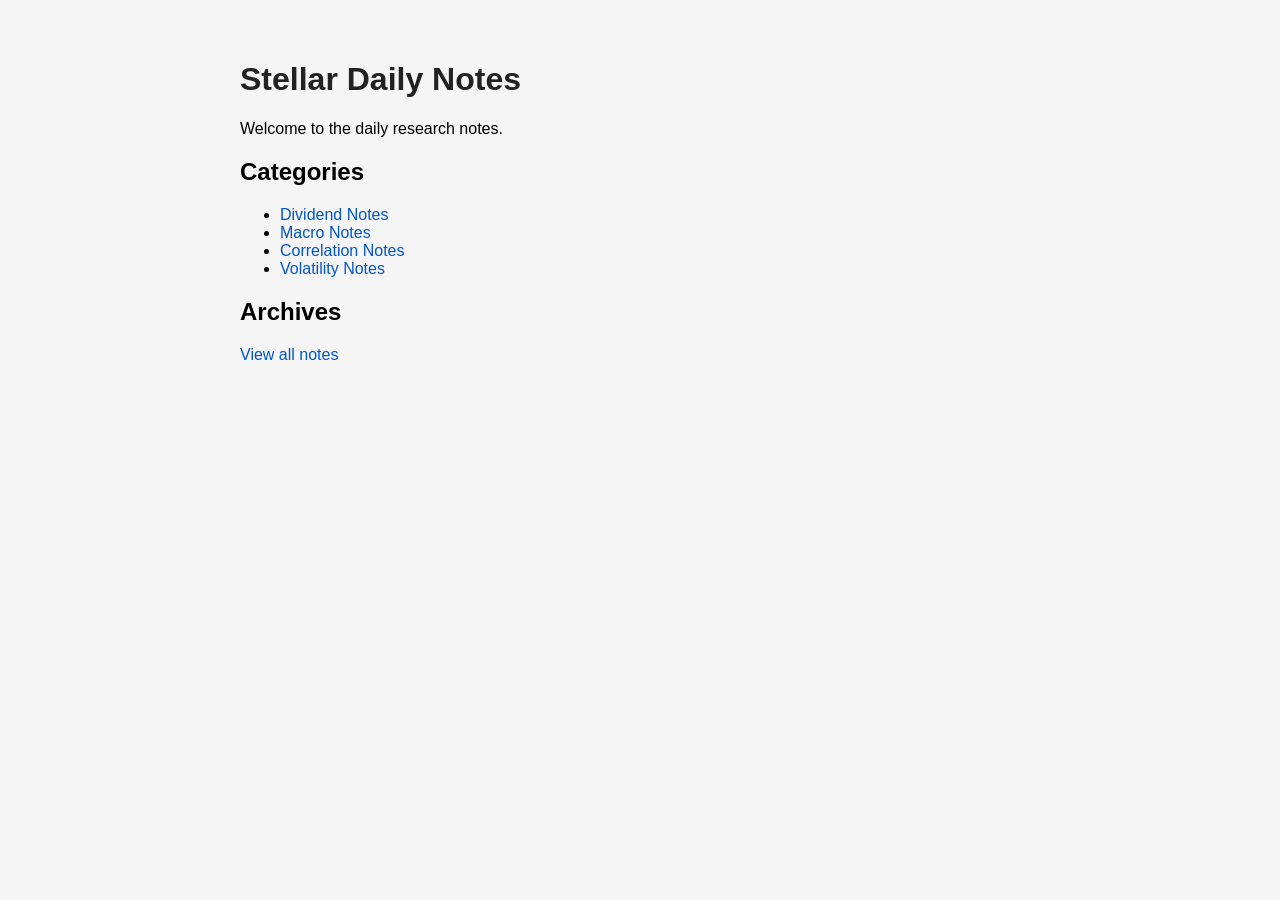
==== index.html @ e4e42a15 "First version of daily notes website" ====
<!DOCTYPE html>
<html>
<head>
<title>Stellar Daily Notes</title>
<link rel="stylesheet" href="assets/style.css">
</head>

<body>

<h1>Stellar Daily Notes</h1>

<p>Welcome to the daily research notes.</p>

<h2>Categories</h2>

<ul>
<li><a href="dividends/">Dividend Notes</a></li>
<li><a href="macro/">Macro Notes</a></li>
<li><a href="correlation/">Correlation Notes</a></li>
<li><a href="volatility/">Volatility Notes</a></li>
</ul>

<h2>Archives</h2>

<a href="archive.html">View all notes</a>

</body>
</html>
---- assets/style.css ----
body {
font-family: Arial, sans-serif;
max-width: 800px;
margin: auto;
padding: 40px;
background-color: #f5f5f5;
}

h1 {
color: #222;
}

a {
text-decoration: none;
color: #0055cc;
}

a:hover {
text-decoration: underline;
}
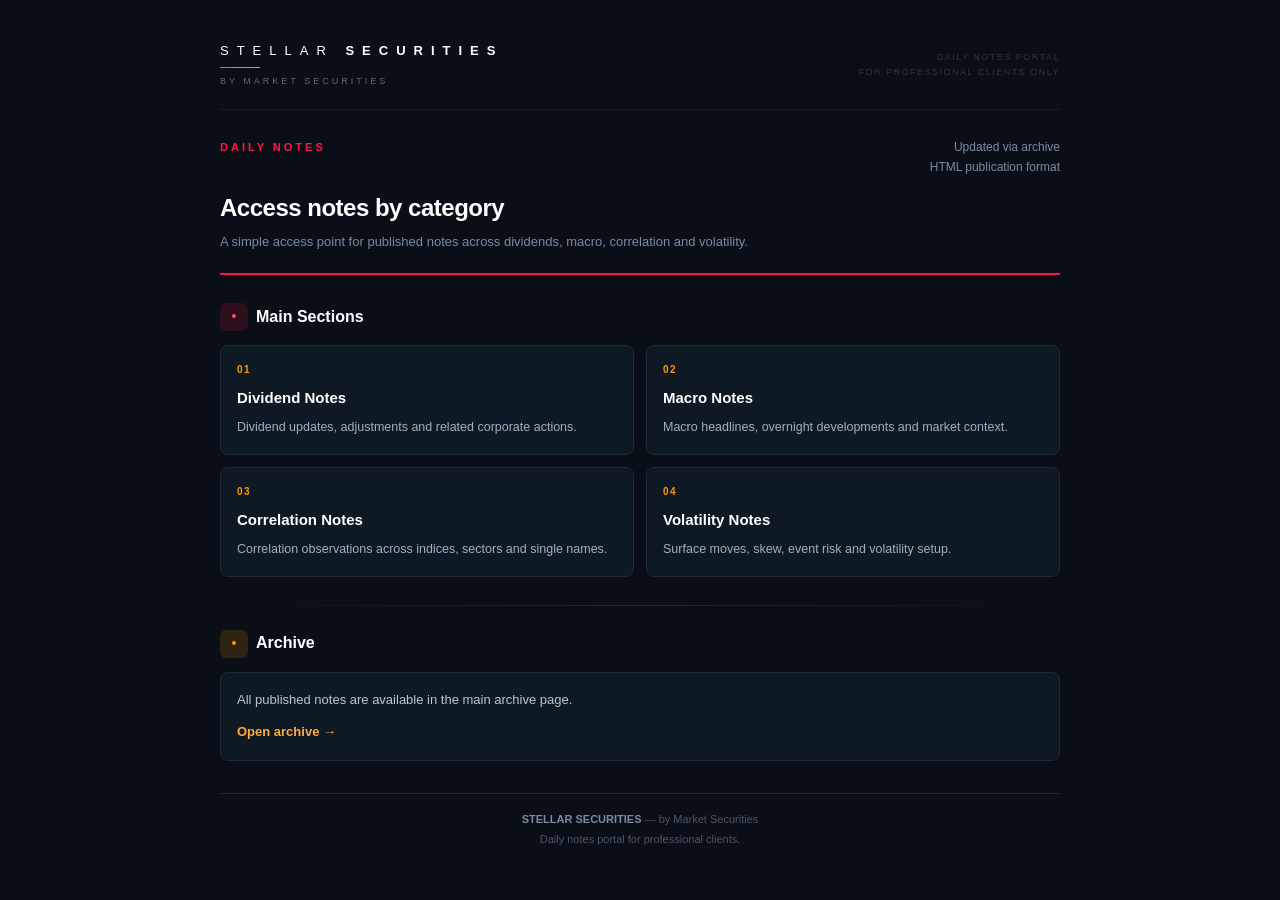
==== commit 14cc21b9: "Make homepage closer to note style" ====
--- a/index.html
+++ b/index.html
@@ -1,28 +1,88 @@
 <!DOCTYPE html>
-<html>
+<html lang="en">
 <head>
-<title>Stellar Daily Notes</title>
-<link rel="stylesheet" href="assets/style.css">
+  <meta charset="UTF-8" />
+  <meta name="viewport" content="width=device-width, initial-scale=1.0" />
+  <title>Stellar Securities — Daily Notes</title>
+  <link rel="stylesheet" href="assets/style.css" />
 </head>
+<body>
+  <div class="container">
 
-<body>
+    <div class="logo-bar">
+      <div class="logo">
+        <div class="logo-main">STELLAR <span>SECURITIES</span></div>
+        <div class="logo-divider"></div>
+        <div class="logo-sub">by Market Securities</div>
+      </div>
+      <div class="logo-confidential">Daily Notes Portal<br>For Professional Clients Only</div>
+    </div>
 
-<h1>Stellar Daily Notes</h1>
+    <div class="header">
+      <div class="header-top">
+        <div class="brand">Daily Notes</div>
+        <div class="date">Updated via archive<br>HTML publication format</div>
+      </div>
+      <h1>Access notes by category</h1>
+      <div class="subtitle">
+        A simple access point for published notes across dividends, macro, correlation and volatility.
+      </div>
+    </div>
 
-<p>Welcome to the daily research notes.</p>
+    <div class="section">
+      <div class="section-header">
+        <div class="section-icon red">•</div>
+        <h2>Main Sections</h2>
+      </div>
 
-<h2>Categories</h2>
+      <div class="portal-grid">
+        <a class="portal-box" href="dividends/">
+          <div class="portal-label">01</div>
+          <div class="portal-title">Dividend Notes</div>
+          <div class="portal-text">Dividend updates, adjustments and related corporate actions.</div>
+        </a>
 
-<ul>
-<li><a href="dividends/">Dividend Notes</a></li>
-<li><a href="macro/">Macro Notes</a></li>
-<li><a href="correlation/">Correlation Notes</a></li>
-<li><a href="volatility/">Volatility Notes</a></li>
-</ul>
+        <a class="portal-box" href="macro/">
+          <div class="portal-label">02</div>
+          <div class="portal-title">Macro Notes</div>
+          <div class="portal-text">Macro headlines, overnight developments and market context.</div>
+        </a>
 
-<h2>Archives</h2>
+        <a class="portal-box" href="correlation/">
+          <div class="portal-label">03</div>
+          <div class="portal-title">Correlation Notes</div>
+          <div class="portal-text">Correlation observations across indices, sectors and single names.</div>
+        </a>
 
-<a href="archive.html">View all notes</a>
+        <a class="portal-box" href="volatility/">
+          <div class="portal-label">04</div>
+          <div class="portal-title">Volatility Notes</div>
+          <div class="portal-text">Surface moves, skew, event risk and volatility setup.</div>
+        </a>
+      </div>
+    </div>
 
+    <div class="divider"></div>
+
+    <div class="section">
+      <div class="section-header">
+        <div class="section-icon orange">•</div>
+        <h2>Archive</h2>
+      </div>
+
+      <div class="archive-box">
+        <p>All published notes are available in the main archive page.</p>
+        <a class="archive-link" href="archive.html">Open archive →</a>
+      </div>
+    </div>
+
+    <div class="footer">
+      <p>
+        <strong style="color:#7a8ba3;">STELLAR SECURITIES</strong> — by Market Securities<br>
+        Daily notes portal for professional clients.
+      </p>
+    </div>
+
+  </div>
 </body>
 </html>
--- a/assets/style.css
+++ b/assets/style.css
@@ -1,20 +1,253 @@
+* {
+  margin: 0;
+  padding: 0;
+  box-sizing: border-box;
+}
+
+html {
+  background: #0a0e17;
+}
+
 body {
-font-family: Arial, sans-serif;
-max-width: 800px;
-margin: auto;
-padding: 40px;
-background-color: #f5f5f5;
+  font-family: 'Inter', -apple-system, 'Helvetica Neue', Arial, sans-serif;
+  background-color: #0a0e17 !important;
+  color: #e0e6ed !important;
+  line-height: 1.65;
+  padding: 40px 20px;
+  -webkit-print-color-adjust: exact !important;
+  print-color-adjust: exact !important;
+  color-adjust: exact !important;
+}
+
+.container {
+  max-width: 840px;
+  margin: 0 auto;
+}
+
+a {
+  text-decoration: none;
+}
+
+.logo-bar {
+  display: flex;
+  justify-content: space-between;
+  align-items: center;
+  margin-bottom: 28px;
+  padding-bottom: 20px;
+  border-bottom: 1px solid rgba(255,255,255,0.06);
+}
+
+.logo {
+  display: flex;
+  flex-direction: column;
+}
+
+.logo-main {
+  font-size: 13px;
+  font-weight: 300;
+  letter-spacing: 8px;
+  color: #fff;
+  text-transform: uppercase;
+}
+
+.logo-main span {
+  font-weight: 600;
+}
+
+.logo-divider {
+  width: 40px;
+  height: 1px;
+  background: linear-gradient(to right, #ff5252, #ff9800);
+  margin: 6px 0;
+}
+
+.logo-sub {
+  font-size: 9px;
+  color: #5a6a7e;
+  letter-spacing: 3px;
+  text-transform: uppercase;
+}
+
+.logo-confidential {
+  font-size: 9px;
+  color: #2a3444;
+  letter-spacing: 1.5px;
+  text-transform: uppercase;
+  text-align: right;
+}
+
+.header {
+  border-bottom: 2px solid #ff1744;
+  padding-bottom: 20px;
+  margin-bottom: 28px;
+}
+
+.header-top {
+  display: flex;
+  justify-content: space-between;
+  align-items: flex-start;
+  margin-bottom: 8px;
+  gap: 16px;
+}
+
+.brand {
+  font-size: 11px;
+  text-transform: uppercase;
+  letter-spacing: 3px;
+  color: #ff1744;
+  font-weight: 600;
+}
+
+.date {
+  font-size: 12px;
+  color: #7a8ba3;
+  text-align: right;
 }
 
 h1 {
-color: #222;
-}
-
-a {
-text-decoration: none;
-color: #0055cc;
-}
-
-a:hover {
-text-decoration: underline;
-}+  font-size: 24px;
+  font-weight: 700;
+  color: #fff;
+  margin-top: 10px;
+  letter-spacing: -0.5px;
+}
+
+.subtitle {
+  font-size: 13px;
+  color: #7a8ba3;
+  margin-top: 4px;
+}
+
+.section {
+  margin-bottom: 28px;
+}
+
+.section-header {
+  display: flex;
+  align-items: center;
+  gap: 8px;
+  margin-bottom: 14px;
+}
+
+.section-icon {
+  width: 28px;
+  height: 28px;
+  border-radius: 6px;
+  display: flex;
+  align-items: center;
+  justify-content: center;
+  font-size: 14px;
+  flex-shrink: 0;
+}
+
+.section-icon.red {
+  background: rgba(255,23,68,0.15);
+  color: #ff5252;
+}
+
+.section-icon.orange {
+  background: rgba(255,152,0,0.15);
+  color: #ff9800;
+}
+
+.section-header h2 {
+  font-size: 16px;
+  color: #fff;
+}
+
+.portal-grid {
+  display: grid;
+  grid-template-columns: 1fr 1fr;
+  gap: 12px;
+}
+
+.portal-box {
+  background: #0f1923;
+  border: 1px solid #1e293b;
+  border-radius: 8px;
+  padding: 16px;
+  display: block;
+  transition: border-color 0.2s ease, transform 0.2s ease;
+}
+
+.portal-box:hover {
+  border-color: #ff1744;
+  transform: translateY(-1px);
+}
+
+.portal-label {
+  font-size: 10px;
+  text-transform: uppercase;
+  letter-spacing: 1.5px;
+  color: #ff9800;
+  font-weight: 600;
+  margin-bottom: 8px;
+}
+
+.portal-title {
+  font-size: 15px;
+  font-weight: 600;
+  color: #fff;
+  margin-bottom: 6px;
+}
+
+.portal-text {
+  font-size: 12.5px;
+  color: #9fb0c4;
+}
+
+.archive-box {
+  background: #0f1923;
+  border: 1px solid #1e293b;
+  border-radius: 8px;
+  padding: 16px;
+}
+
+.archive-box p {
+  font-size: 13px;
+  color: #b8c5d6;
+  margin-bottom: 8px;
+}
+
+.archive-link {
+  font-size: 13px;
+  color: #ffab40;
+  font-weight: 600;
+}
+
+.archive-link:hover {
+  color: #ffd180;
+}
+
+.divider {
+  height: 1px;
+  background: linear-gradient(to right, transparent, #1e293b, transparent);
+  margin: 24px 0;
+}
+
+.footer {
+  border-top: 1px solid #1e293b;
+  padding-top: 16px;
+  margin-top: 32px;
+  font-size: 11px;
+  color: #4a5568;
+  text-align: center;
+  line-height: 1.8;
+}
+
+@media (max-width: 700px) {
+  .logo-bar,
+  .header-top {
+    flex-direction: column;
+    align-items: flex-start;
+  }
+
+  .logo-confidential,
+  .date {
+    text-align: left;
+  }
+
+  .portal-grid {
+    grid-template-columns: 1fr;
+  }
+}
